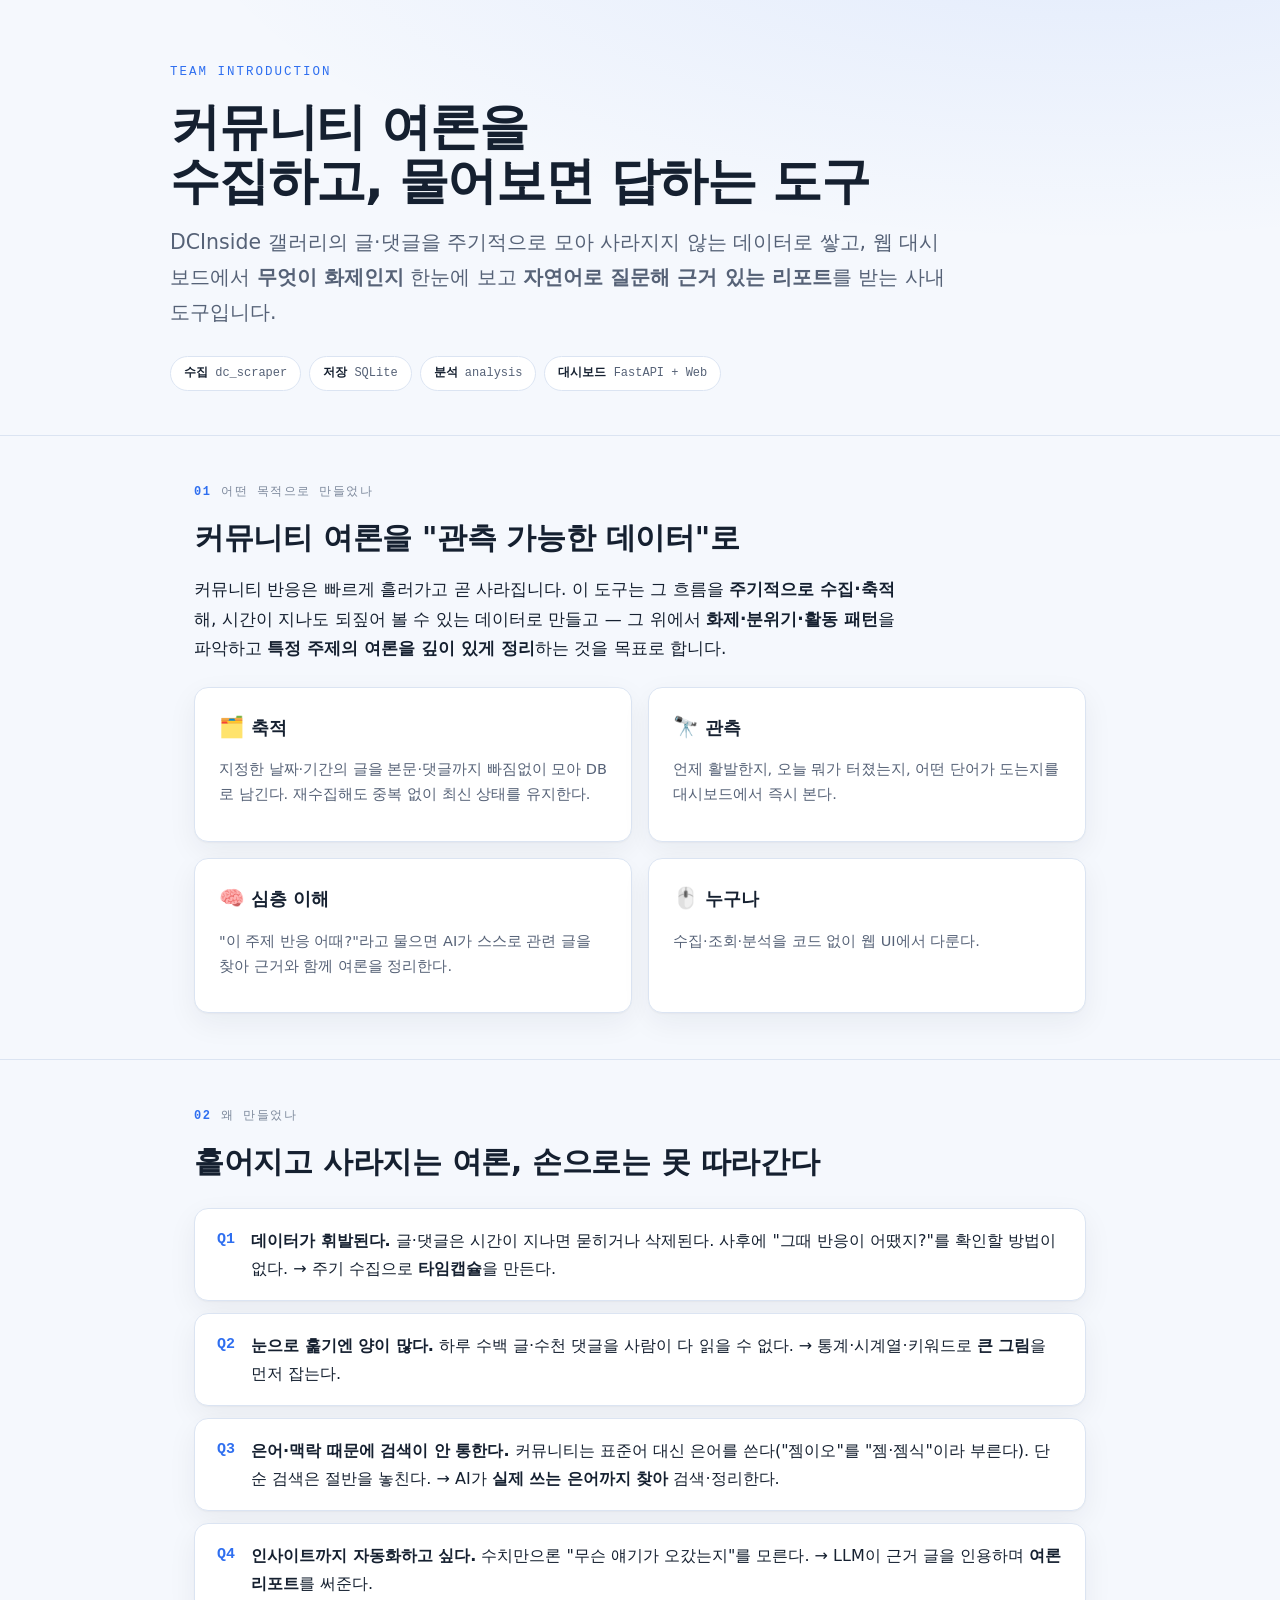
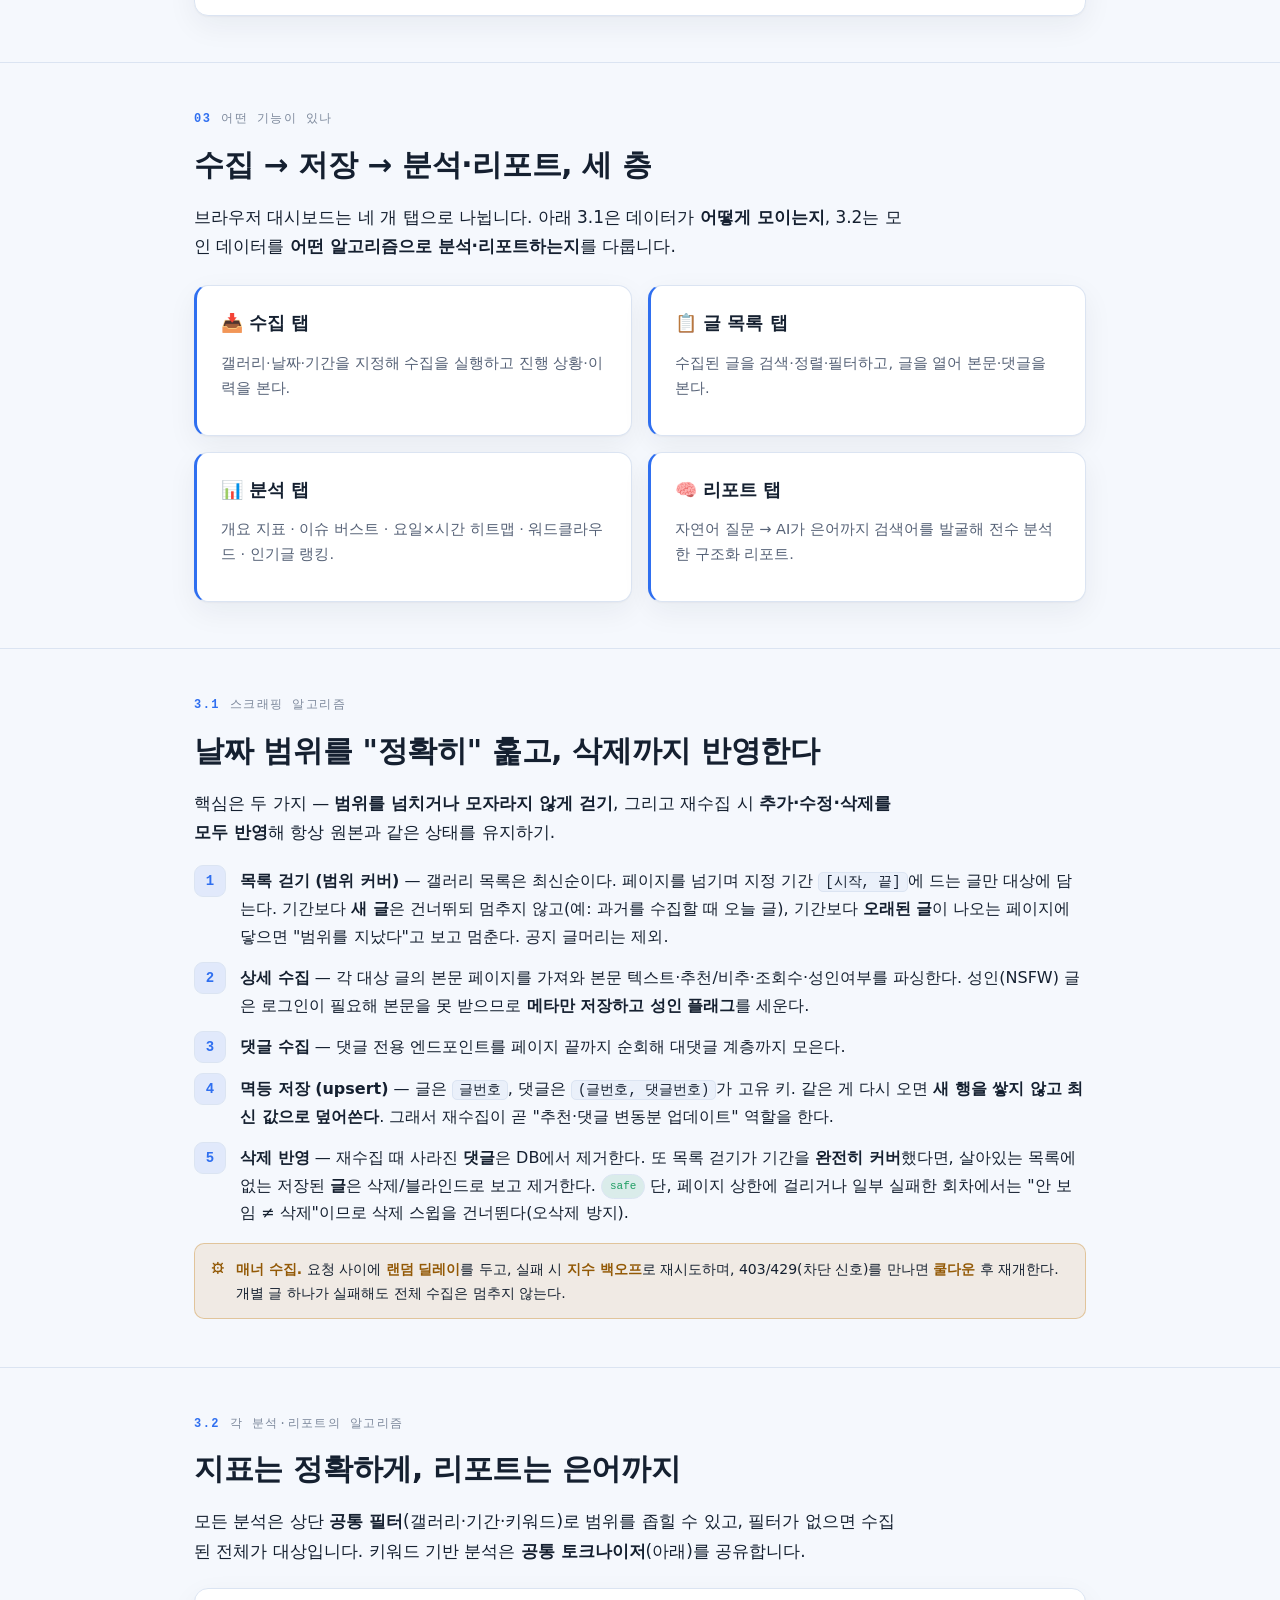
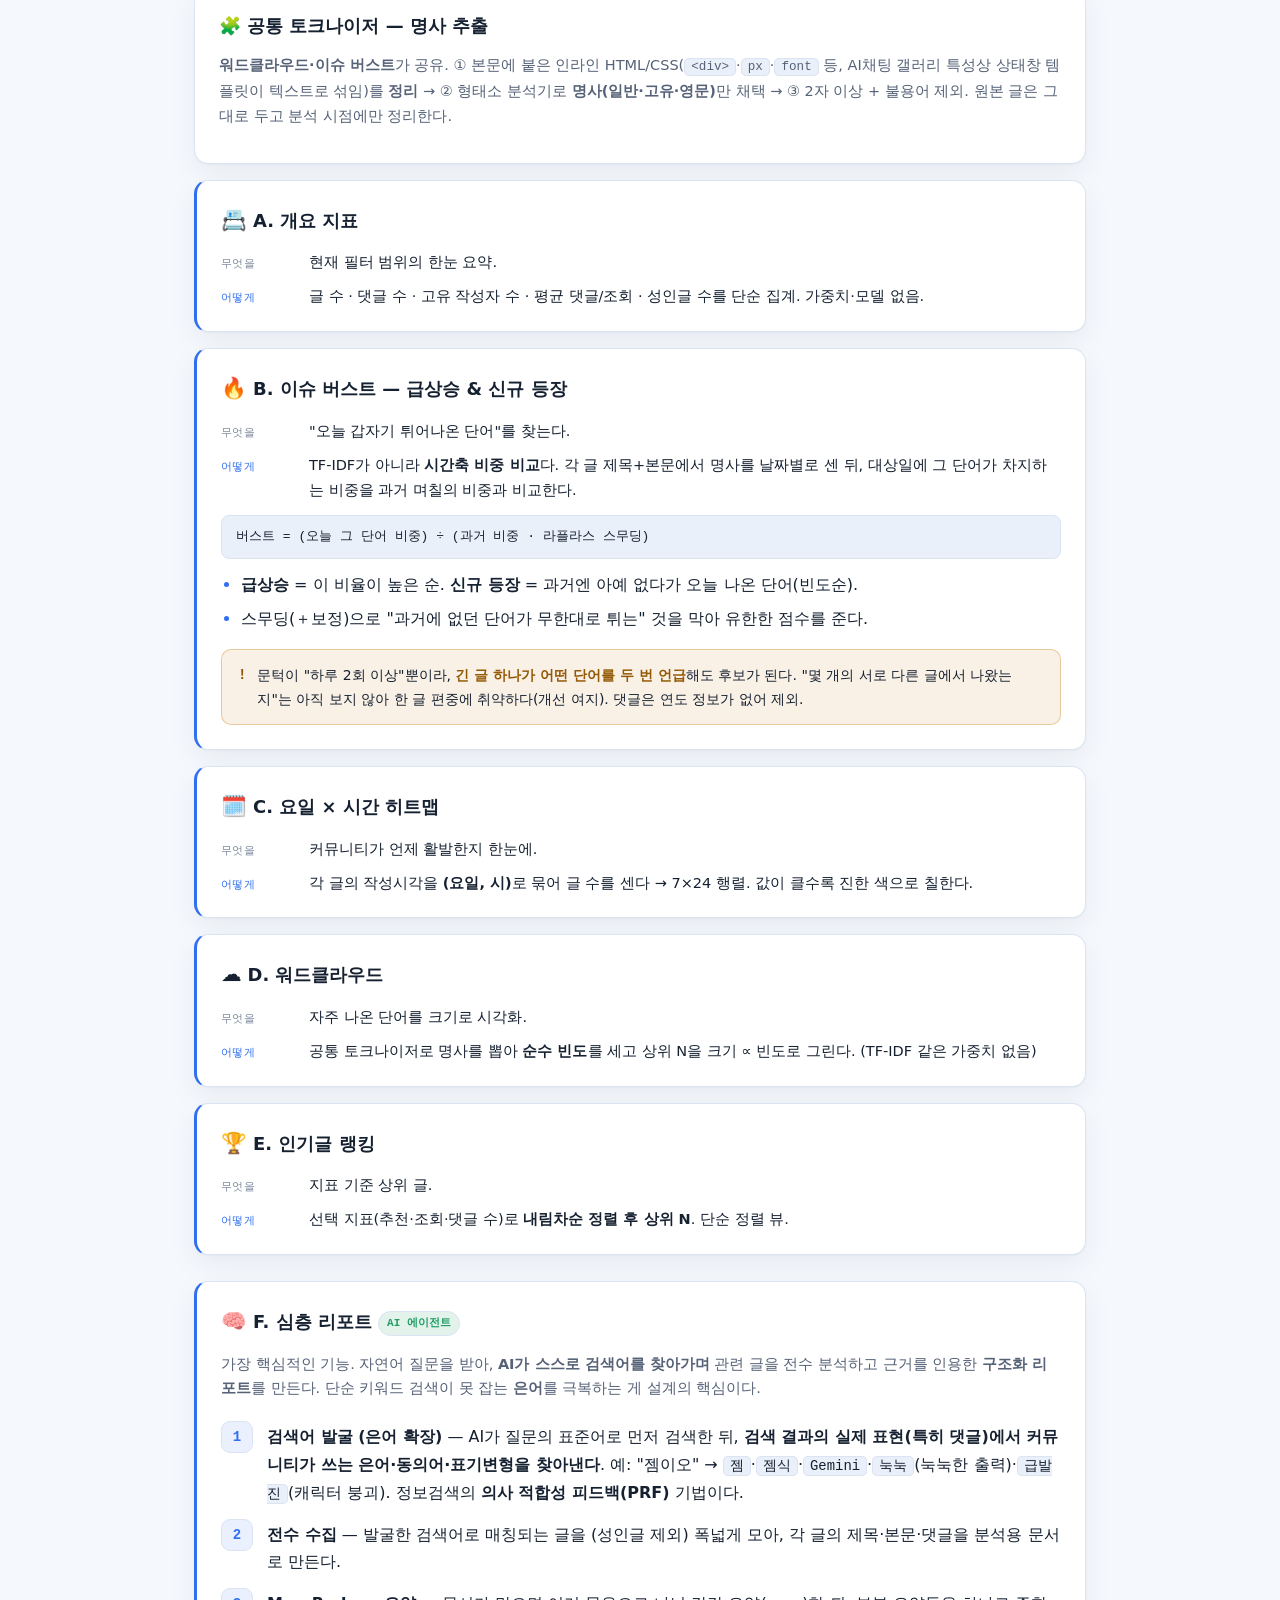
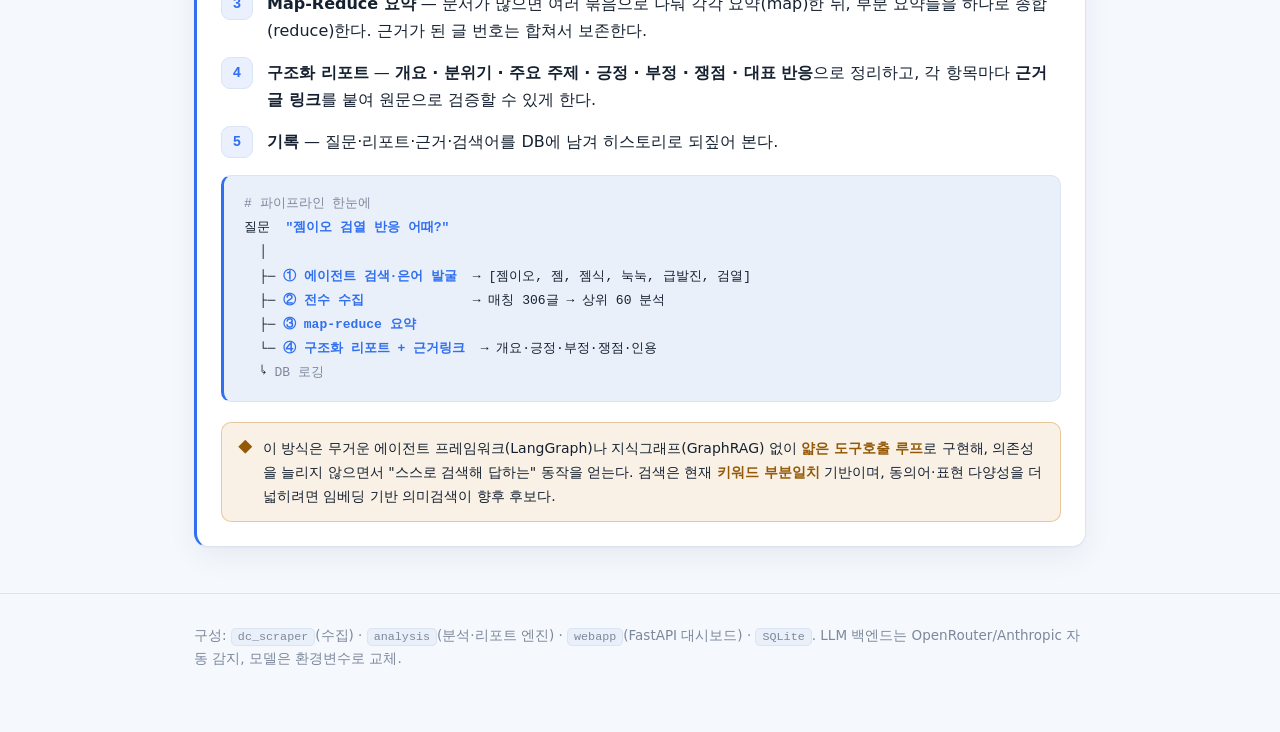
==== docs/intro.html @ 8984bf99 "docs: 팀 소개서(intro.html) 추가 — 목적·배경·기능·알고리즘 Co-Authored-By: Claude Opus 4.8 <noreply@anthropic.com>" ====
<!DOCTYPE html>
<html lang="ko">
<head>
<meta charset="UTF-8">
<meta name="viewport" content="width=device-width, initial-scale=1.0">
<title>커뮤니티 수집·분석 도구 — 팀 소개서</title>
<style>
  :root {
    --bg: #f5f8fd; --surface: #ffffff; --surface-2: #eaf0fa; --text: #152030;
    --muted: #566277; --faint: #7c889b; --border: #dbe4f2; --accent: #2f6ff0;
    --accent-2: #1f57cc; --accent-soft: rgba(47,111,240,0.10);
    --good: #1f9d63; --good-soft: rgba(31,157,99,0.12);
    --warn-bg: rgba(196,120,12,0.10); --warn-border: rgba(196,120,12,0.34); --warn-text: #935906;
    --shadow: 0 1px 2px rgba(20,32,48,.04), 0 10px 30px rgba(20,32,48,.06);
    --sans: "Pretendard", system-ui, -apple-system, "Apple SD Gothic Neo", "Malgun Gothic", "Segoe UI", sans-serif;
    --mono: ui-monospace, "SF Mono", "JetBrains Mono", Menlo, "Cascadia Code", monospace;
  }
  @media (prefers-color-scheme: dark) {
    :root {
      --bg: #0d1422; --surface: #141d30; --surface-2: #1b2740; --text: #e6ecf7;
      --muted: #9aa7bd; --faint: #74809a; --border: #2b3852; --accent: #6ea0ff;
      --accent-2: #8fb6ff; --accent-soft: rgba(76,141,255,0.14);
      --good: #4ade80; --good-soft: rgba(74,222,128,0.14);
      --warn-bg: rgba(240,176,64,0.12); --warn-border: rgba(240,176,64,0.34); --warn-text: #f0b957;
      --shadow: 0 1px 2px rgba(0,0,0,.3), 0 12px 34px rgba(0,0,0,.3);
    }
  }
  :root[data-theme="light"] {
    --bg:#f5f8fd;--surface:#fff;--surface-2:#eaf0fa;--text:#152030;--muted:#566277;--faint:#7c889b;
    --border:#dbe4f2;--accent:#2f6ff0;--accent-2:#1f57cc;--accent-soft:rgba(47,111,240,.10);
    --good:#1f9d63;--good-soft:rgba(31,157,99,.12);
    --warn-bg:rgba(196,120,12,.10);--warn-border:rgba(196,120,12,.34);--warn-text:#935906;
    --shadow:0 1px 2px rgba(20,32,48,.04),0 10px 30px rgba(20,32,48,.06);
  }
  :root[data-theme="dark"] {
    --bg:#0d1422;--surface:#141d30;--surface-2:#1b2740;--text:#e6ecf7;--muted:#9aa7bd;--faint:#74809a;
    --border:#2b3852;--accent:#6ea0ff;--accent-2:#8fb6ff;--accent-soft:rgba(76,141,255,.14);
    --good:#4ade80;--good-soft:rgba(74,222,128,.14);
    --warn-bg:rgba(240,176,64,.12);--warn-border:rgba(240,176,64,.34);--warn-text:#f0b957;
    --shadow:0 1px 2px rgba(0,0,0,.3),0 12px 34px rgba(0,0,0,.3);
  }

  * { box-sizing: border-box; }
  body { margin: 0; background: var(--bg); color: var(--text); font-family: var(--sans);
    line-height: 1.72; font-size: 16px; -webkit-font-smoothing: antialiased; }
  a { color: var(--accent); text-decoration: none; }
  a:hover { text-decoration: underline; }
  :focus-visible { outline: 2px solid var(--accent); outline-offset: 3px; border-radius: 4px; }
  .wrap { max-width: 940px; margin: 0 auto; padding: 0 24px; }
  h2 { font-size: clamp(1.4rem, 3vw, 1.85rem); letter-spacing: -.01em; margin: 0; font-weight: 730; text-wrap: balance; }
  h3 { font-size: 1.12rem; margin: 0 0 6px; font-weight: 680; }
  p { margin: 12px 0; }
  code { font-family: var(--mono); font-size: .87em; background: var(--surface-2);
    border: 1px solid var(--border); border-radius: 5px; padding: 1px 6px; }

  /* hero */
  header.hero { border-bottom: 1px solid var(--border);
    background: radial-gradient(115% 130% at 85% -25%, var(--accent-soft), transparent 62%); }
  .hero-in { padding: 62px 0 44px; }
  .kicker { font-family: var(--mono); font-size: 12.5px; letter-spacing: .16em; text-transform: uppercase;
    color: var(--accent); margin: 0 0 16px; }
  h1 { font-size: clamp(2rem, 5.2vw, 3.1rem); line-height: 1.1; letter-spacing: -.025em;
    margin: 0 0 16px; font-weight: 780; text-wrap: balance; }
  .tagline { font-size: clamp(1.05rem, 2.2vw, 1.28rem); color: var(--muted); max-width: 60ch; margin: 0; }
  .pipes { display: flex; flex-wrap: wrap; gap: 8px; margin-top: 26px; }
  .pipe { font-family: var(--mono); font-size: 12px; color: var(--muted); background: var(--surface);
    border: 1px solid var(--border); border-radius: 999px; padding: 6px 13px; }
  .pipe b { color: var(--text); }

  /* section rhythm */
  section { padding: 46px 0; border-bottom: 1px solid var(--border); }
  .sec-tag { font-family: var(--mono); font-size: 12px; letter-spacing: .12em; text-transform: uppercase;
    color: var(--faint); margin: 0 0 10px; display: flex; align-items: center; gap: 10px; }
  .sec-tag .num { color: var(--accent); font-weight: 700; }
  .lead { font-size: 1.06rem; color: var(--text); max-width: 66ch; }

  /* cards / grid */
  .grid { display: grid; gap: 16px; margin-top: 24px; }
  .g2 { grid-template-columns: 1fr 1fr; }
  .card { background: var(--surface); border: 1px solid var(--border); border-radius: 14px;
    padding: 22px 24px; box-shadow: var(--shadow); }
  .card.accent { border-left: 3px solid var(--accent); }
  .card h3 .em { font-size: 1.15em; margin-right: 6px; }
  .why { display: grid; gap: 12px; margin-top: 20px; }
  .why .card { display: flex; gap: 16px; align-items: flex-start; padding: 18px 22px; }
  .why .q { font-family: var(--mono); color: var(--accent); font-weight: 700; flex: none; font-size: 15px; }

  /* labelled mini-structure inside analysis cards */
  .mini { margin-top: 12px; display: grid; gap: 9px; }
  .mini .row { display: grid; grid-template-columns: 76px 1fr; gap: 12px; align-items: baseline; }
  .mini .k { font-family: var(--mono); font-size: 11px; letter-spacing: .04em; text-transform: uppercase;
    color: var(--faint); padding-top: 2px; }
  .mini .k.how { color: var(--accent); }
  .mini .v { font-size: 14.5px; color: var(--text); }
  .mini .v.muted { color: var(--muted); }

  /* pipeline */
  pre.flow { font-family: var(--mono); font-size: 13px; line-height: 1.85; background: var(--surface-2);
    border: 1px solid var(--border); border-left: 3px solid var(--accent); border-radius: 10px;
    padding: 16px 20px; margin: 20px 0; overflow-x: auto; color: var(--text); }
  pre.flow .c { color: var(--faint); }
  pre.flow .h { color: var(--accent); font-weight: 600; }

  /* formula chip */
  .formula { font-family: var(--mono); font-size: 13px; background: var(--surface-2);
    border: 1px solid var(--border); border-radius: 8px; padding: 10px 14px; margin: 12px 0; overflow-x: auto; }

  .callout { display: flex; gap: 11px; margin: 16px 0 2px; padding: 13px 16px; font-size: 14px;
    background: var(--warn-bg); border: 1px solid var(--warn-border); border-radius: 10px; }
  .callout .i { color: var(--warn-text); font-weight: 700; font-family: var(--mono); flex: none; }
  .callout b { color: var(--warn-text); }

  ul.clean { margin: 12px 0 0; padding-left: 20px; }
  ul.clean li { margin: 7px 0; }
  ul.clean li::marker { color: var(--accent); }

  .steps { list-style: none; counter-reset: s; margin: 20px 0 0; padding: 0; display: grid; gap: 14px; }
  .steps > li { counter-increment: s; position: relative; padding-left: 46px; }
  .steps > li::before { content: counter(s); position: absolute; left: 0; top: -2px; width: 30px; height: 30px;
    border-radius: 9px; display: grid; place-items: center; font-family: var(--mono); font-weight: 700; font-size: 14px;
    color: var(--accent); background: var(--accent-soft); border: 1px solid var(--border); }
  .steps b { font-weight: 660; }

  .tag { display: inline-block; font-family: var(--mono); font-size: 11px; padding: 2px 8px; border-radius: 999px;
    background: var(--good-soft); color: var(--good); border: 1px solid var(--border); vertical-align: middle; }

  footer { padding: 30px 0 64px; color: var(--faint); font-size: 13.5px; }

  @media (max-width: 720px) {
    .g2 { grid-template-columns: 1fr; }
    .mini .row { grid-template-columns: 60px 1fr; }
  }
  @media (prefers-reduced-motion: no-preference) {
    section, .hero-in { animation: rise .5s cubic-bezier(.2,.7,.3,1) both; }
    @keyframes rise { from { opacity: 0; transform: translateY(9px); } to { opacity: 1; transform: none; } }
  }
</style>
</head>
<body>
<header class="hero">
  <div class="wrap hero-in">
    <p class="kicker">Team Introduction</p>
    <h1>커뮤니티 여론을<br>수집하고, 물어보면 답하는 도구</h1>
    <p class="tagline">DCInside 갤러리의 글·댓글을 주기적으로 모아 사라지지 않는 데이터로 쌓고, 웹 대시보드에서 <b>무엇이 화제인지</b> 한눈에 보고 <b>자연어로 질문해 근거 있는 리포트</b>를 받는 사내 도구입니다.</p>
    <div class="pipes">
      <span class="pipe"><b>수집</b> dc_scraper</span>
      <span class="pipe"><b>저장</b> SQLite</span>
      <span class="pipe"><b>분석</b> analysis</span>
      <span class="pipe"><b>대시보드</b> FastAPI + Web</span>
    </div>
  </div>
</header>

<main>
  <!-- 1. 목적 -->
  <section><div class="wrap">
    <p class="sec-tag"><span class="num">01</span> 어떤 목적으로 만들었나</p>
    <h2>커뮤니티 여론을 "관측 가능한 데이터"로</h2>
    <p class="lead">커뮤니티 반응은 빠르게 흘러가고 곧 사라집니다. 이 도구는 그 흐름을 <b>주기적으로 수집·축적</b>해, 시간이 지나도 되짚어 볼 수 있는 데이터로 만들고 — 그 위에서 <b>화제·분위기·활동 패턴</b>을 파악하고 <b>특정 주제의 여론을 깊이 있게 정리</b>하는 것을 목표로 합니다.</p>
    <div class="grid g2">
      <div class="card"><h3><span class="em">🗂️</span>축적</h3><p class="mini"><span class="v muted">지정한 날짜·기간의 글을 본문·댓글까지 빠짐없이 모아 DB로 남긴다. 재수집해도 중복 없이 최신 상태를 유지한다.</span></p></div>
      <div class="card"><h3><span class="em">🔭</span>관측</h3><p class="mini"><span class="v muted">언제 활발한지, 오늘 뭐가 터졌는지, 어떤 단어가 도는지를 대시보드에서 즉시 본다.</span></p></div>
      <div class="card"><h3><span class="em">🧠</span>심층 이해</h3><p class="mini"><span class="v muted">"이 주제 반응 어때?"라고 물으면 AI가 스스로 관련 글을 찾아 근거와 함께 여론을 정리한다.</span></p></div>
      <div class="card"><h3><span class="em">🖱️</span>누구나</h3><p class="mini"><span class="v muted">수집·조회·분석을 코드 없이 웹 UI에서 다룬다.</span></p></div>
    </div>
  </div></section>

  <!-- 2. 왜 -->
  <section><div class="wrap">
    <p class="sec-tag"><span class="num">02</span> 왜 만들었나</p>
    <h2>흩어지고 사라지는 여론, 손으로는 못 따라간다</h2>
    <div class="why">
      <div class="card"><span class="q">Q1</span><div><b>데이터가 휘발된다.</b> 글·댓글은 시간이 지나면 묻히거나 삭제된다. 사후에 "그때 반응이 어땠지?"를 확인할 방법이 없다. → 주기 수집으로 <b>타임캡슐</b>을 만든다.</div></div>
      <div class="card"><span class="q">Q2</span><div><b>눈으로 훑기엔 양이 많다.</b> 하루 수백 글·수천 댓글을 사람이 다 읽을 수 없다. → 통계·시계열·키워드로 <b>큰 그림</b>을 먼저 잡는다.</div></div>
      <div class="card"><span class="q">Q3</span><div><b>은어·맥락 때문에 검색이 안 통한다.</b> 커뮤니티는 표준어 대신 은어를 쓴다("젬이오"를 "젬·젬식"이라 부른다). 단순 검색은 절반을 놓친다. → AI가 <b>실제 쓰는 은어까지 찾아</b> 검색·정리한다.</div></div>
      <div class="card"><span class="q">Q4</span><div><b>인사이트까지 자동화하고 싶다.</b> 수치만으론 "무슨 얘기가 오갔는지"를 모른다. → LLM이 근거 글을 인용하며 <b>여론 리포트</b>를 써준다.</div></div>
    </div>
  </div></section>

  <!-- 3. 기능 -->
  <section><div class="wrap">
    <p class="sec-tag"><span class="num">03</span> 어떤 기능이 있나</p>
    <h2>수집 → 저장 → 분석·리포트, 세 층</h2>
    <p class="lead">브라우저 대시보드는 네 개 탭으로 나뉩니다. 아래 3.1은 데이터가 <b>어떻게 모이는지</b>, 3.2는 모인 데이터를 <b>어떤 알고리즘으로 분석·리포트하는지</b>를 다룹니다.</p>
    <div class="grid g2">
      <div class="card accent"><h3>📥 수집 탭</h3><p class="mini"><span class="v muted">갤러리·날짜·기간을 지정해 수집을 실행하고 진행 상황·이력을 본다.</span></p></div>
      <div class="card accent"><h3>📋 글 목록 탭</h3><p class="mini"><span class="v muted">수집된 글을 검색·정렬·필터하고, 글을 열어 본문·댓글을 본다.</span></p></div>
      <div class="card accent"><h3>📊 분석 탭</h3><p class="mini"><span class="v muted">개요 지표 · 이슈 버스트 · 요일×시간 히트맵 · 워드클라우드 · 인기글 랭킹.</span></p></div>
      <div class="card accent"><h3>🧠 리포트 탭</h3><p class="mini"><span class="v muted">자연어 질문 → AI가 은어까지 검색어를 발굴해 전수 분석한 구조화 리포트.</span></p></div>
    </div>
  </div></section>

  <!-- 3.1 스크래핑 -->
  <section><div class="wrap">
    <p class="sec-tag"><span class="num">3.1</span> 스크래핑 알고리즘</p>
    <h2>날짜 범위를 "정확히" 훑고, 삭제까지 반영한다</h2>
    <p class="lead">핵심은 두 가지 — <b>범위를 넘치거나 모자라지 않게 걷기</b>, 그리고 재수집 시 <b>추가·수정·삭제를 모두 반영</b>해 항상 원본과 같은 상태를 유지하기.</p>

    <ol class="steps">
      <li><b>목록 걷기 (범위 커버)</b> — 갤러리 목록은 최신순이다. 페이지를 넘기며 지정 기간 <code>[시작, 끝]</code>에 드는 글만 대상에 담는다. 기간보다 <b>새 글</b>은 건너뛰되 멈추지 않고(예: 과거를 수집할 때 오늘 글), 기간보다 <b>오래된 글</b>이 나오는 페이지에 닿으면 "범위를 지났다"고 보고 멈춘다. 공지 글머리는 제외.</li>
      <li><b>상세 수집</b> — 각 대상 글의 본문 페이지를 가져와 본문 텍스트·추천/비추·조회수·성인여부를 파싱한다. 성인(NSFW) 글은 로그인이 필요해 본문을 못 받으므로 <b>메타만 저장하고 성인 플래그</b>를 세운다.</li>
      <li><b>댓글 수집</b> — 댓글 전용 엔드포인트를 페이지 끝까지 순회해 대댓글 계층까지 모은다.</li>
      <li><b>멱등 저장 (upsert)</b> — 글은 <code>글번호</code>, 댓글은 <code>(글번호, 댓글번호)</code>가 고유 키. 같은 게 다시 오면 <b>새 행을 쌓지 않고 최신 값으로 덮어쓴다</b>. 그래서 재수집이 곧 "추천·댓글 변동분 업데이트" 역할을 한다.</li>
      <li><b>삭제 반영</b> — 재수집 때 사라진 <b>댓글</b>은 DB에서 제거한다. 또 목록 걷기가 기간을 <b>완전히 커버</b>했다면, 살아있는 목록에 없는 저장된 <b>글</b>은 삭제/블라인드로 보고 제거한다. <span class="tag">safe</span> 단, 페이지 상한에 걸리거나 일부 실패한 회차에서는 "안 보임 ≠ 삭제"이므로 삭제 스윕을 건너뛴다(오삭제 방지).</li>
    </ol>

    <div class="callout"><span class="i">⚙</span><div><b>매너 수집.</b> 요청 사이에 <b>랜덤 딜레이</b>를 두고, 실패 시 <b>지수 백오프</b>로 재시도하며, 403/429(차단 신호)를 만나면 <b>쿨다운</b> 후 재개한다. 개별 글 하나가 실패해도 전체 수집은 멈추지 않는다.</div></div>
  </div></section>

  <!-- 3.2 분석별 -->
  <section><div class="wrap">
    <p class="sec-tag"><span class="num">3.2</span> 각 분석·리포트의 알고리즘</p>
    <h2>지표는 정확하게, 리포트는 은어까지</h2>
    <p class="lead">모든 분석은 상단 <b>공통 필터</b>(갤러리·기간·키워드)로 범위를 좁힐 수 있고, 필터가 없으면 수집된 전체가 대상입니다. 키워드 기반 분석은 <b>공통 토크나이저</b>(아래)를 공유합니다.</p>

    <div class="card" style="margin-top:22px">
      <h3>🧩 공통 토크나이저 — 명사 추출</h3>
      <p class="mini"><span class="v muted"><b>워드클라우드·이슈 버스트</b>가 공유. ① 본문에 붙은 인라인 HTML/CSS(<code>&lt;div&gt;</code>·<code>px</code>·<code>font</code> 등, AI채팅 갤러리 특성상 상태창 템플릿이 텍스트로 섞임)를 <b>정리</b> → ② 형태소 분석기로 <b>명사(일반·고유·영문)</b>만 채택 → ③ 2자 이상 + 불용어 제외. 원본 글은 그대로 두고 분석 시점에만 정리한다.</span></p>
    </div>

    <!-- A -->
    <div class="card accent" style="margin-top:16px">
      <h3><span class="em">📇</span>A. 개요 지표</h3>
      <div class="mini">
        <div class="row"><span class="k">무엇을</span><span class="v">현재 필터 범위의 한눈 요약.</span></div>
        <div class="row"><span class="k how">어떻게</span><span class="v">글 수 · 댓글 수 · 고유 작성자 수 · 평균 댓글/조회 · 성인글 수를 단순 집계. 가중치·모델 없음.</span></div>
      </div>
    </div>

    <!-- B -->
    <div class="card accent" style="margin-top:16px">
      <h3><span class="em">🔥</span>B. 이슈 버스트 — 급상승 &amp; 신규 등장</h3>
      <div class="mini">
        <div class="row"><span class="k">무엇을</span><span class="v">"오늘 갑자기 튀어나온 단어"를 찾는다.</span></div>
        <div class="row"><span class="k how">어떻게</span><span class="v">TF-IDF가 아니라 <b>시간축 비중 비교</b>다. 각 글 제목+본문에서 명사를 날짜별로 센 뒤, 대상일에 그 단어가 차지하는 비중을 과거 며칠의 비중과 비교한다.</span></div>
      </div>
      <div class="formula">버스트 = (오늘 그 단어 비중) ÷ (과거 비중 · 라플라스 스무딩)</div>
      <ul class="clean">
        <li><b>급상승</b> = 이 비율이 높은 순.  <b>신규 등장</b> = 과거엔 아예 없다가 오늘 나온 단어(빈도순).</li>
        <li>스무딩(＋보정)으로 "과거에 없던 단어가 무한대로 튀는" 것을 막아 유한한 점수를 준다.</li>
      </ul>
      <div class="callout"><span class="i">!</span><div>문턱이 "하루 2회 이상"뿐이라, <b>긴 글 하나가 어떤 단어를 두 번 언급</b>해도 후보가 된다. "몇 개의 서로 다른 글에서 나왔는지"는 아직 보지 않아 한 글 편중에 취약하다(개선 여지). 댓글은 연도 정보가 없어 제외.</div></div>
    </div>

    <!-- C -->
    <div class="card accent" style="margin-top:16px">
      <h3><span class="em">🗓️</span>C. 요일 × 시간 히트맵</h3>
      <div class="mini">
        <div class="row"><span class="k">무엇을</span><span class="v">커뮤니티가 언제 활발한지 한눈에.</span></div>
        <div class="row"><span class="k how">어떻게</span><span class="v">각 글의 작성시각을 <b>(요일, 시)</b>로 묶어 글 수를 센다 → 7×24 행렬. 값이 클수록 진한 색으로 칠한다.</span></div>
      </div>
    </div>

    <!-- D -->
    <div class="card accent" style="margin-top:16px">
      <h3><span class="em">☁️</span>D. 워드클라우드</h3>
      <div class="mini">
        <div class="row"><span class="k">무엇을</span><span class="v">자주 나온 단어를 크기로 시각화.</span></div>
        <div class="row"><span class="k how">어떻게</span><span class="v">공통 토크나이저로 명사를 뽑아 <b>순수 빈도</b>를 세고 상위 N을 크기 ∝ 빈도로 그린다. (TF-IDF 같은 가중치 없음)</span></div>
      </div>
    </div>

    <!-- E -->
    <div class="card accent" style="margin-top:16px">
      <h3><span class="em">🏆</span>E. 인기글 랭킹</h3>
      <div class="mini">
        <div class="row"><span class="k">무엇을</span><span class="v">지표 기준 상위 글.</span></div>
        <div class="row"><span class="k how">어떻게</span><span class="v">선택 지표(추천·조회·댓글 수)로 <b>내림차순 정렬 후 상위 N</b>. 단순 정렬 뷰.</span></div>
      </div>
    </div>

    <!-- F: 심층 리포트 -->
    <div class="card" style="margin-top:26px; border-left:3px solid var(--accent)">
      <h3><span class="em">🧠</span>F. 심층 리포트 <span class="tag">AI 에이전트</span></h3>
      <p class="mini"><span class="v muted">가장 핵심적인 기능. 자연어 질문을 받아, <b>AI가 스스로 검색어를 찾아가며</b> 관련 글을 전수 분석하고 근거를 인용한 <b>구조화 리포트</b>를 만든다. 단순 키워드 검색이 못 잡는 <b>은어</b>를 극복하는 게 설계의 핵심이다.</span></p>

      <ol class="steps" style="margin-top:22px">
        <li><b>검색어 발굴 (은어 확장)</b> — AI가 질문의 표준어로 먼저 검색한 뒤, <b>검색 결과의 실제 표현(특히 댓글)에서 커뮤니티가 쓰는 은어·동의어·표기변형을 찾아낸다</b>. 예: "젬이오" → <code>젬</code>·<code>젬식</code>·<code>Gemini</code>·<code>눅눅</code>(눅눅한 출력)·<code>급발진</code>(캐릭터 붕괴). 정보검색의 <b>의사 적합성 피드백(PRF)</b> 기법이다.</li>
        <li><b>전수 수집</b> — 발굴한 검색어로 매칭되는 글을 (성인글 제외) 폭넓게 모아, 각 글의 제목·본문·댓글을 분석용 문서로 만든다.</li>
        <li><b>Map-Reduce 요약</b> — 문서가 많으면 여러 묶음으로 나눠 각각 요약(map)한 뒤, 부분 요약들을 하나로 종합(reduce)한다. 근거가 된 글 번호는 합쳐서 보존한다.</li>
        <li><b>구조화 리포트</b> — <b>개요 · 분위기 · 주요 주제 · 긍정 · 부정 · 쟁점 · 대표 반응</b>으로 정리하고, 각 항목마다 <b>근거 글 링크</b>를 붙여 원문으로 검증할 수 있게 한다.</li>
        <li><b>기록</b> — 질문·리포트·근거·검색어를 DB에 남겨 히스토리로 되짚어 본다.</li>
      </ol>

      <pre class="flow"><span class="c"># 파이프라인 한눈에</span>
질문  <span class="h">"젬이오 검열 반응 어때?"</span>
  │
  ├─ <span class="h">① 에이전트 검색·은어 발굴</span>  → [젬이오, 젬, 젬식, 눅눅, 급발진, 검열]
  ├─ <span class="h">② 전수 수집</span>              → 매칭 306글 → 상위 60 분석
  ├─ <span class="h">③ map-reduce 요약</span>
  └─ <span class="h">④ 구조화 리포트 + 근거링크</span>  → 개요·긍정·부정·쟁점·인용
  ↳ <span class="c">DB 로깅</span></pre>

      <div class="callout"><span class="i">◆</span><div>이 방식은 무거운 에이전트 프레임워크(LangGraph)나 지식그래프(GraphRAG) 없이 <b>얇은 도구호출 루프</b>로 구현해, 의존성을 늘리지 않으면서 "스스로 검색해 답하는" 동작을 얻는다. 검색은 현재 <b>키워드 부분일치</b> 기반이며, 동의어·표현 다양성을 더 넓히려면 임베딩 기반 의미검색이 향후 후보다.</div></div>
    </div>
  </div></section>

  <footer><div class="wrap">
    구성: <code>dc_scraper</code>(수집) · <code>analysis</code>(분석·리포트 엔진) · <code>webapp</code>(FastAPI 대시보드) · <code>SQLite</code>. LLM 백엔드는 OpenRouter/Anthropic 자동 감지, 모델은 환경변수로 교체.
  </div></footer>
</main>
</body>
</html>
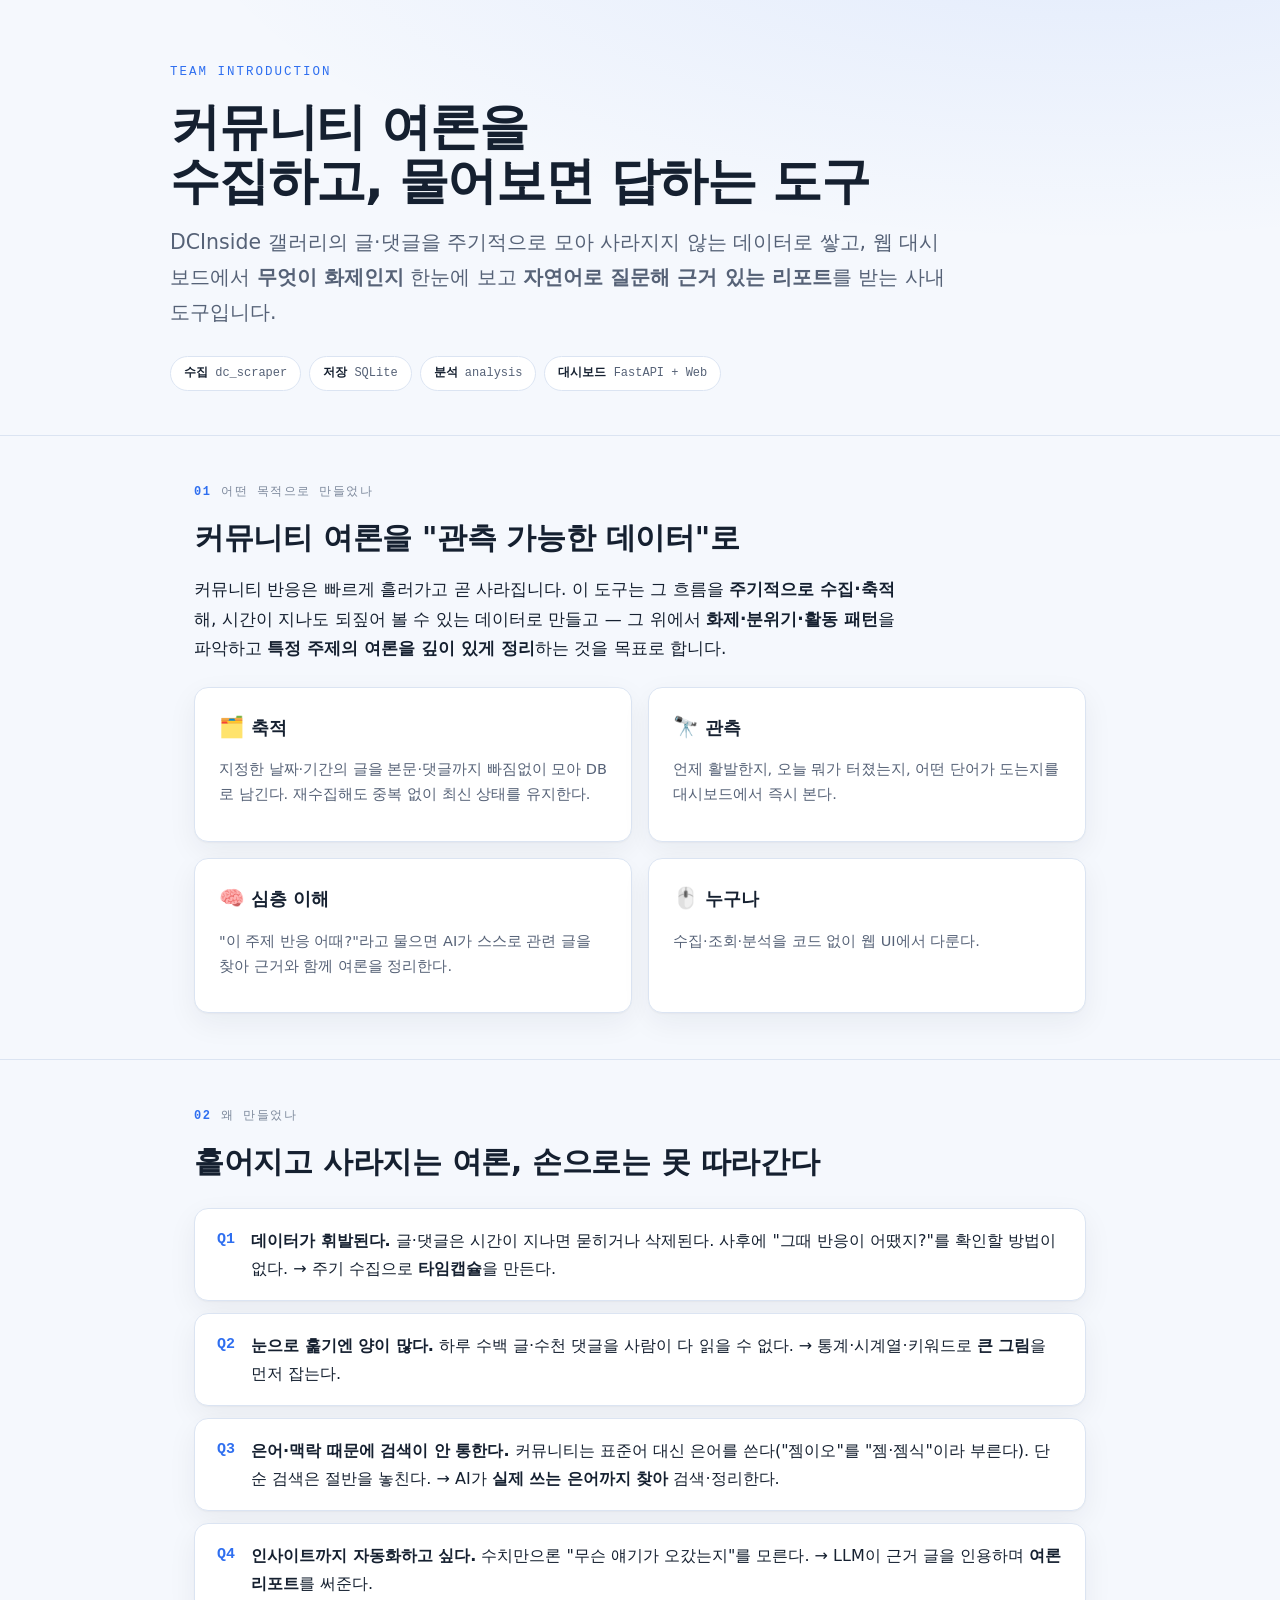
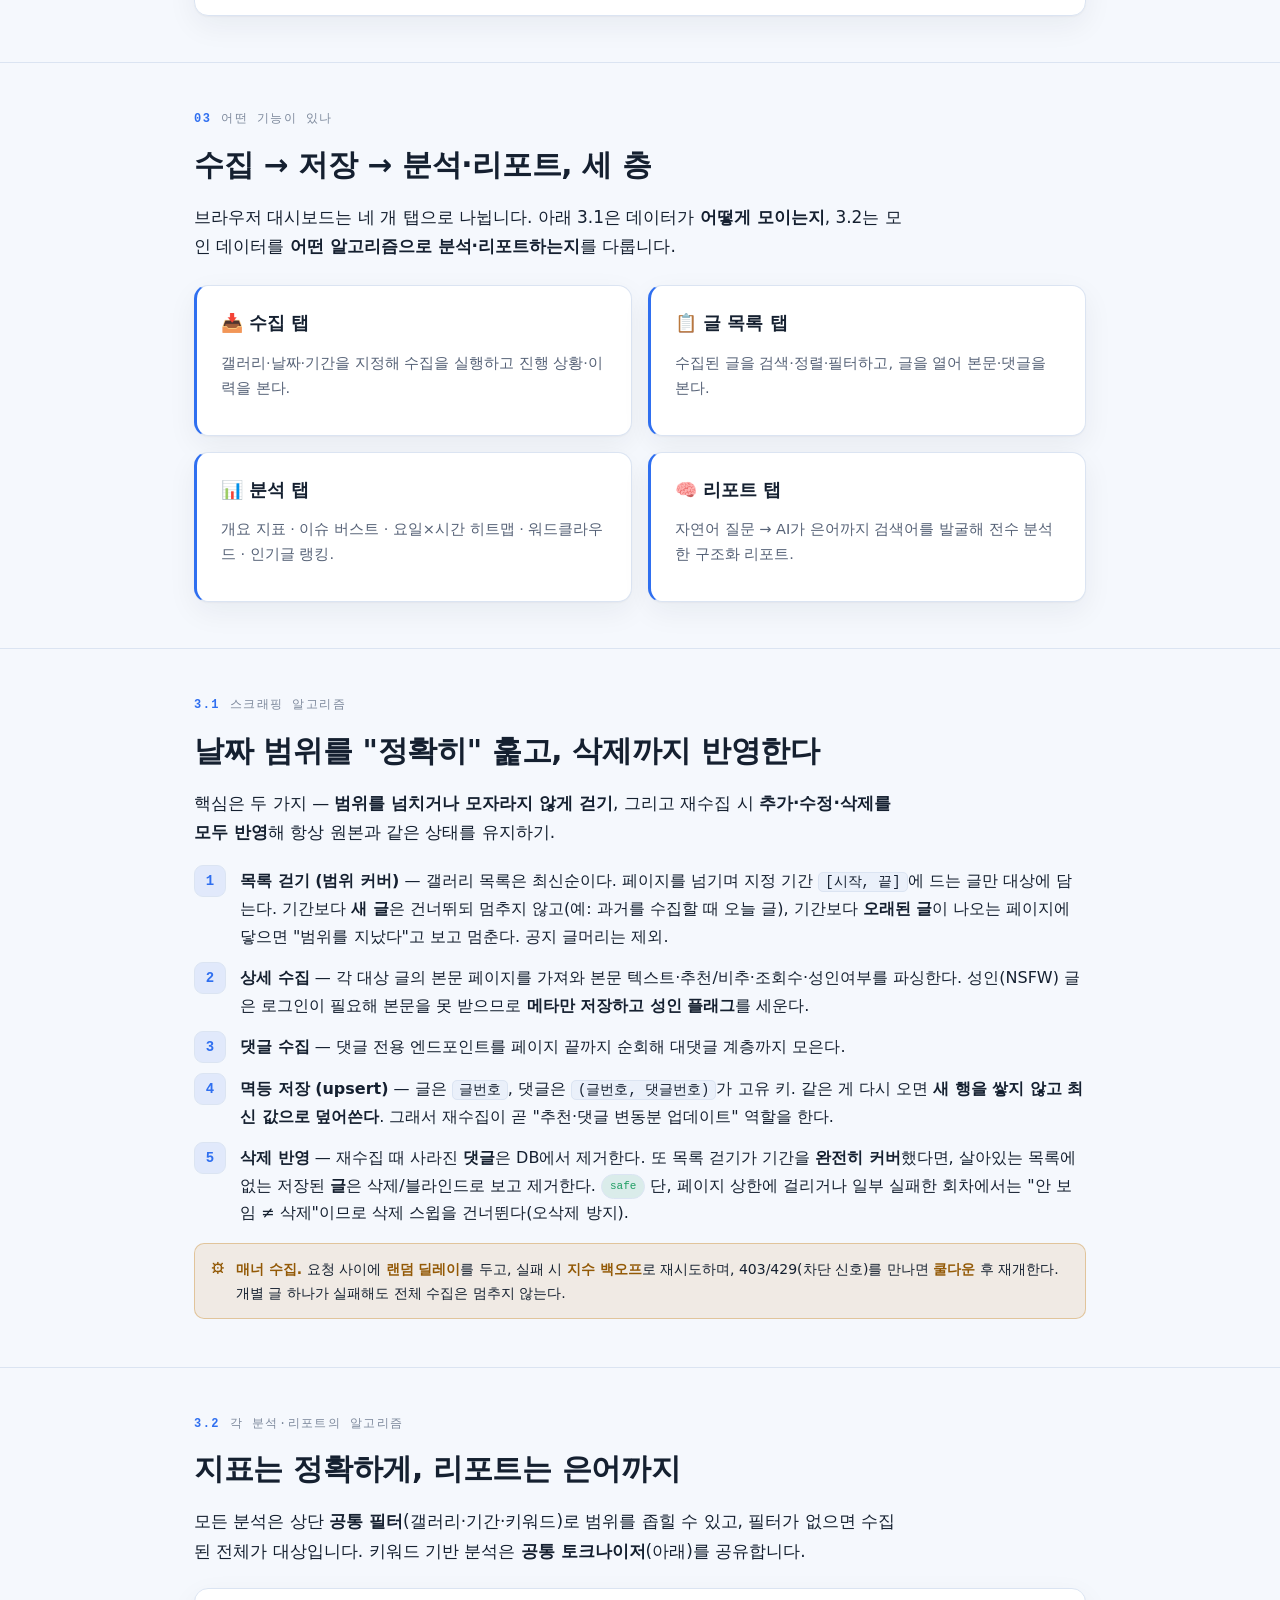
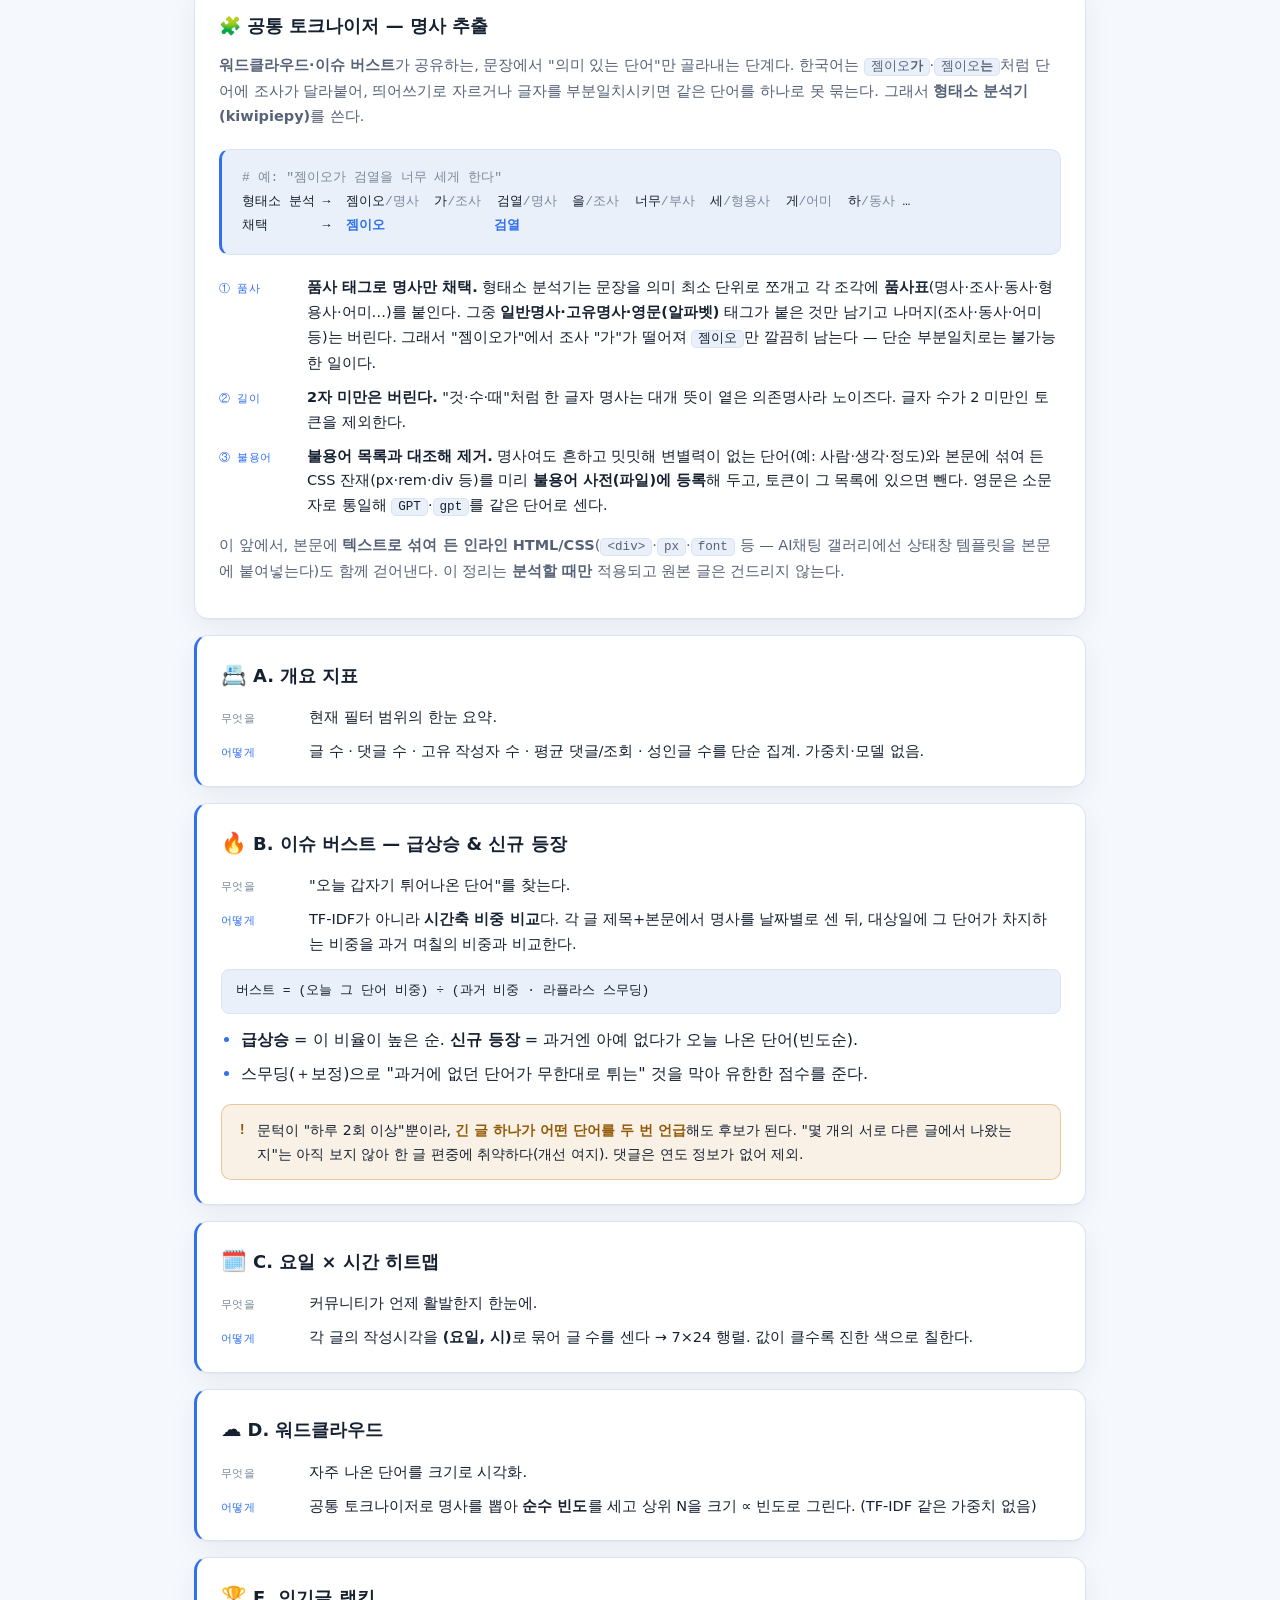
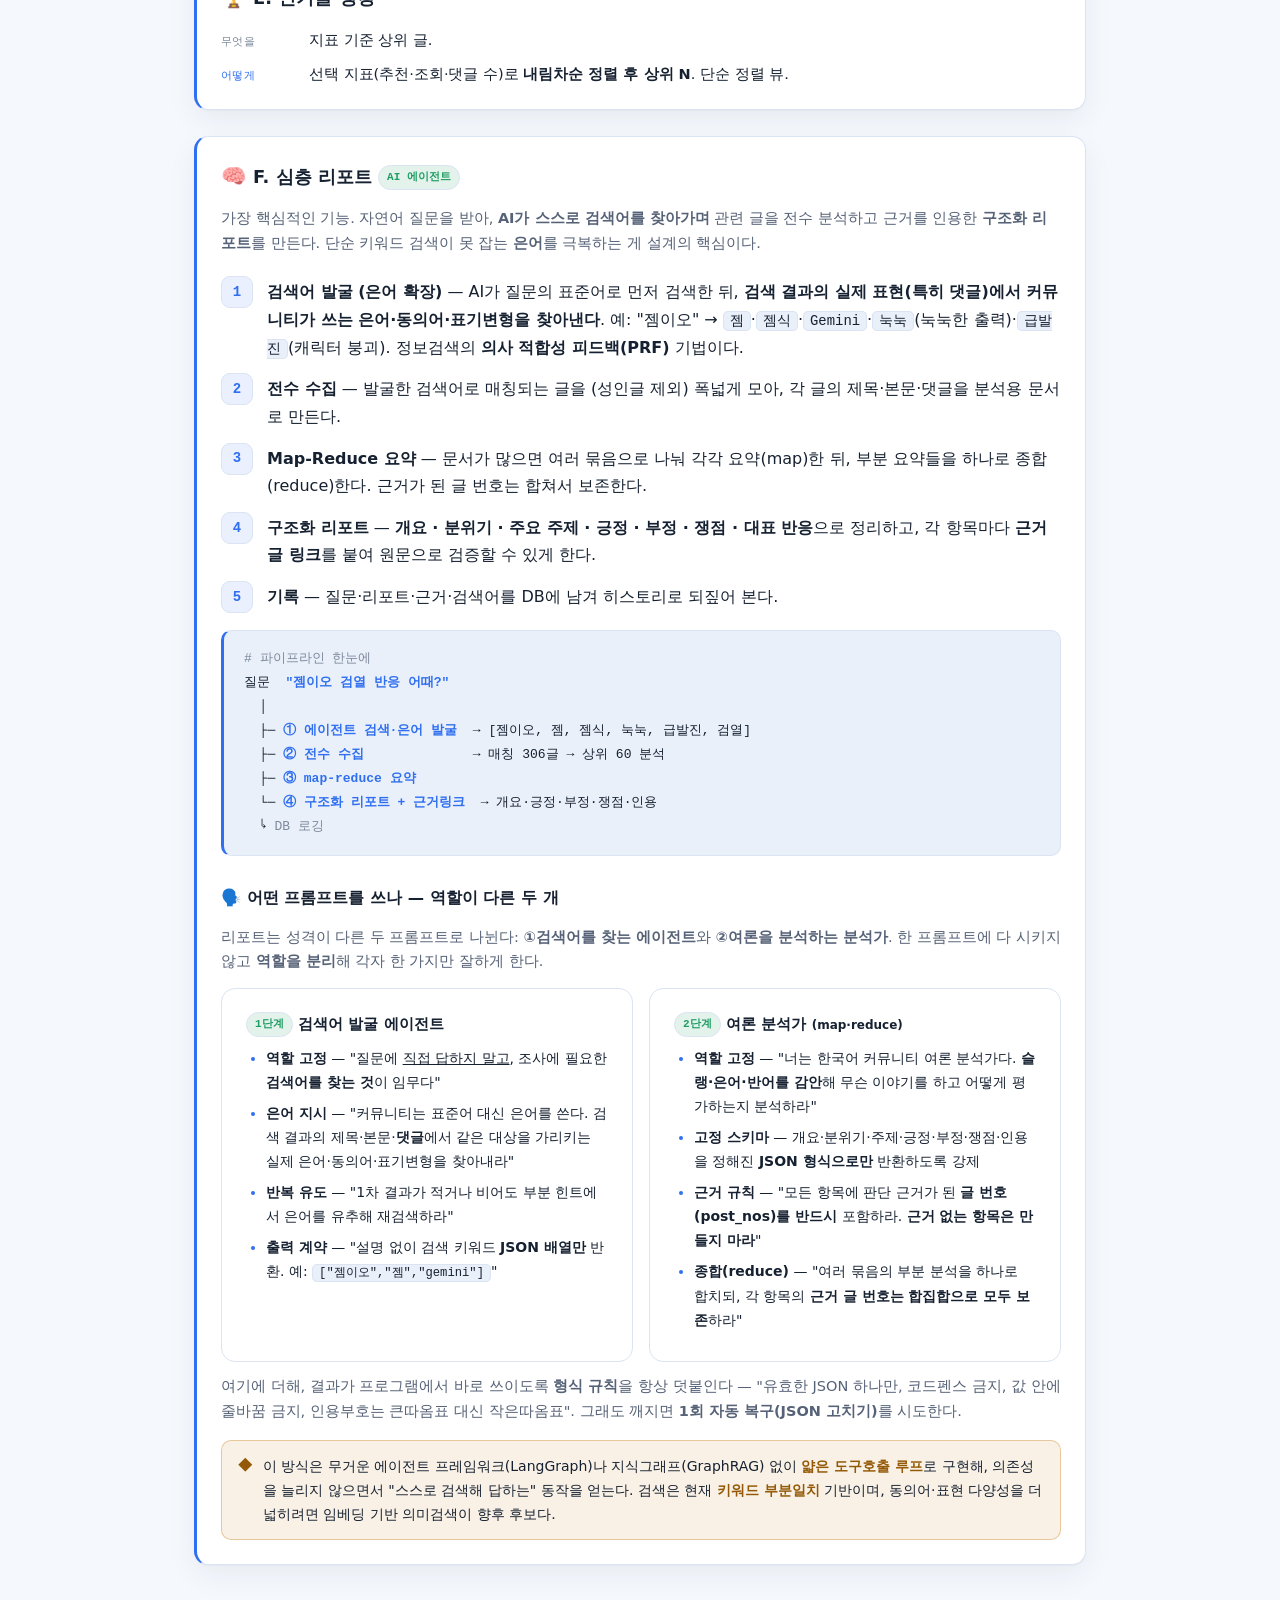
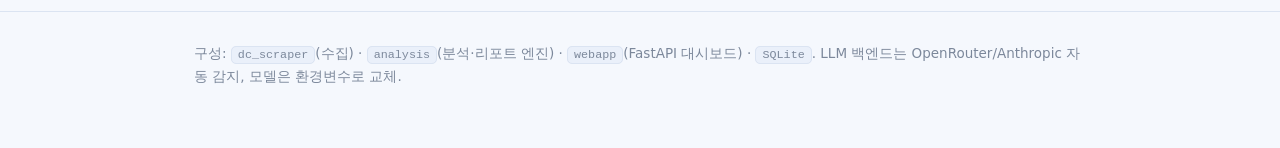
==== commit 55be8eac: "docs(intro): 토크나이저 명사추출·불용어 설명 + 심층리포트 프롬프트 설계 보강 Co-Authored-By: Claude Opus 4.8 <noreply@anthropic" ====
--- a/docs/intro.html
+++ b/docs/intro.html
@@ -215,7 +215,18 @@
 
     <div class="card" style="margin-top:22px">
       <h3>🧩 공통 토크나이저 — 명사 추출</h3>
-      <p class="mini"><span class="v muted"><b>워드클라우드·이슈 버스트</b>가 공유. ① 본문에 붙은 인라인 HTML/CSS(<code>&lt;div&gt;</code>·<code>px</code>·<code>font</code> 등, AI채팅 갤러리 특성상 상태창 템플릿이 텍스트로 섞임)를 <b>정리</b> → ② 형태소 분석기로 <b>명사(일반·고유·영문)</b>만 채택 → ③ 2자 이상 + 불용어 제외. 원본 글은 그대로 두고 분석 시점에만 정리한다.</span></p>
+      <p class="mini"><span class="v muted"><b>워드클라우드·이슈 버스트</b>가 공유하는, 문장에서 "의미 있는 단어"만 골라내는 단계다. 한국어는 <code>젬이오<b>가</b></code>·<code>젬이오<b>는</b></code>처럼 단어에 조사가 달라붙어, 띄어쓰기로 자르거나 글자를 부분일치시키면 같은 단어를 하나로 못 묶는다. 그래서 <b>형태소 분석기(kiwipiepy)</b>를 쓴다.</span></p>
+
+      <pre class="flow"><span class="c"># 예: "젬이오가 검열을 너무 세게 한다"</span>
+형태소 분석 →  젬이오<span class="c">/명사</span>  가<span class="c">/조사</span>  검열<span class="c">/명사</span>  을<span class="c">/조사</span>  너무<span class="c">/부사</span>  세<span class="c">/형용사</span>  게<span class="c">/어미</span>  하<span class="c">/동사</span> …
+채택       →  <span class="h">젬이오</span>              <span class="h">검열</span></pre>
+
+      <div class="mini">
+        <div class="row"><span class="k how">① 품사</span><span class="v"><b>품사 태그로 명사만 채택.</b> 형태소 분석기는 문장을 의미 최소 단위로 쪼개고 각 조각에 <b>품사표</b>(명사·조사·동사·형용사·어미…)를 붙인다. 그중 <b>일반명사·고유명사·영문(알파벳)</b> 태그가 붙은 것만 남기고 나머지(조사·동사·어미 등)는 버린다. 그래서 "젬이오가"에서 조사 "가"가 떨어져 <code>젬이오</code>만 깔끔히 남는다 — 단순 부분일치로는 불가능한 일이다.</span></div>
+        <div class="row"><span class="k how">② 길이</span><span class="v"><b>2자 미만은 버린다.</b> "것·수·때"처럼 한 글자 명사는 대개 뜻이 옅은 의존명사라 노이즈다. 글자 수가 2 미만인 토큰을 제외한다.</span></div>
+        <div class="row"><span class="k how">③ 불용어</span><span class="v"><b>불용어 목록과 대조해 제거.</b> 명사여도 흔하고 밋밋해 변별력이 없는 단어(예: 사람·생각·정도)와 본문에 섞여 든 CSS 잔재(px·rem·div 등)를 미리 <b>불용어 사전(파일)에 등록</b>해 두고, 토큰이 그 목록에 있으면 뺀다. 영문은 소문자로 통일해 <code>GPT</code>·<code>gpt</code>를 같은 단어로 센다.</span></div>
+      </div>
+      <p class="mini" style="margin-top:14px"><span class="v muted">이 앞에서, 본문에 <b>텍스트로 섞여 든 인라인 HTML/CSS</b>(<code>&lt;div&gt;</code>·<code>px</code>·<code>font</code> 등 — AI채팅 갤러리에선 상태창 템플릿을 본문에 붙여넣는다)도 함께 걷어낸다. 이 정리는 <b>분석할 때만</b> 적용되고 원본 글은 건드리지 않는다.</span></p>
     </div>
 
     <!-- A -->
@@ -291,6 +302,31 @@
   └─ <span class="h">④ 구조화 리포트 + 근거링크</span>  → 개요·긍정·부정·쟁점·인용
   ↳ <span class="c">DB 로깅</span></pre>
 
+      <h3 style="margin-top:28px; font-size:1.02rem">🗣️ 어떤 프롬프트를 쓰나 — 역할이 다른 두 개</h3>
+      <p class="mini"><span class="v muted">리포트는 성격이 다른 두 프롬프트로 나뉜다: <b>①검색어를 찾는 에이전트</b>와 <b>②여론을 분석하는 분석가</b>. 한 프롬프트에 다 시키지 않고 <b>역할을 분리</b>해 각자 한 가지만 잘하게 한다.</span></p>
+
+      <div class="grid g2" style="margin-top:14px">
+        <div class="card" style="box-shadow:none">
+          <h3 style="font-size:.96rem"><span class="tag">1단계</span> 검색어 발굴 에이전트</h3>
+          <ul class="clean" style="font-size:14px; margin-top:8px">
+            <li><b>역할 고정</b> — "질문에 <u>직접 답하지 말고</u>, 조사에 필요한 <b>검색어를 찾는 것</b>이 임무다"</li>
+            <li><b>은어 지시</b> — "커뮤니티는 표준어 대신 은어를 쓴다. 검색 결과의 제목·본문·<b>댓글</b>에서 같은 대상을 가리키는 실제 은어·동의어·표기변형을 찾아내라"</li>
+            <li><b>반복 유도</b> — "1차 결과가 적거나 비어도 부분 힌트에서 은어를 유추해 재검색하라"</li>
+            <li><b>출력 계약</b> — "설명 없이 검색 키워드 <b>JSON 배열만</b> 반환. 예: <code>["젬이오","젬","gemini"]</code>"</li>
+          </ul>
+        </div>
+        <div class="card" style="box-shadow:none">
+          <h3 style="font-size:.96rem"><span class="tag">2단계</span> 여론 분석가 <span class="v muted" style="font-size:12px">(map·reduce)</span></h3>
+          <ul class="clean" style="font-size:14px; margin-top:8px">
+            <li><b>역할 고정</b> — "너는 한국어 커뮤니티 여론 분석가다. <b>슬랭·은어·반어를 감안</b>해 무슨 이야기를 하고 어떻게 평가하는지 분석하라"</li>
+            <li><b>고정 스키마</b> — 개요·분위기·주제·긍정·부정·쟁점·인용을 정해진 <b>JSON 형식으로만</b> 반환하도록 강제</li>
+            <li><b>근거 규칙</b> — "모든 항목에 판단 근거가 된 <b>글 번호(post_nos)를 반드시</b> 포함하라. <b>근거 없는 항목은 만들지 마라</b>"</li>
+            <li><b>종합(reduce)</b> — "여러 묶음의 부분 분석을 하나로 합치되, 각 항목의 <b>근거 글 번호는 합집합으로 모두 보존</b>하라"</li>
+          </ul>
+        </div>
+      </div>
+      <p class="mini" style="margin-top:12px"><span class="v muted">여기에 더해, 결과가 프로그램에서 바로 쓰이도록 <b>형식 규칙</b>을 항상 덧붙인다 — "유효한 JSON 하나만, 코드펜스 금지, 값 안에 줄바꿈 금지, 인용부호는 큰따옴표 대신 작은따옴표". 그래도 깨지면 <b>1회 자동 복구(JSON 고치기)</b>를 시도한다.</span></p>
+
       <div class="callout"><span class="i">◆</span><div>이 방식은 무거운 에이전트 프레임워크(LangGraph)나 지식그래프(GraphRAG) 없이 <b>얇은 도구호출 루프</b>로 구현해, 의존성을 늘리지 않으면서 "스스로 검색해 답하는" 동작을 얻는다. 검색은 현재 <b>키워드 부분일치</b> 기반이며, 동의어·표현 다양성을 더 넓히려면 임베딩 기반 의미검색이 향후 후보다.</div></div>
     </div>
   </div></section>
